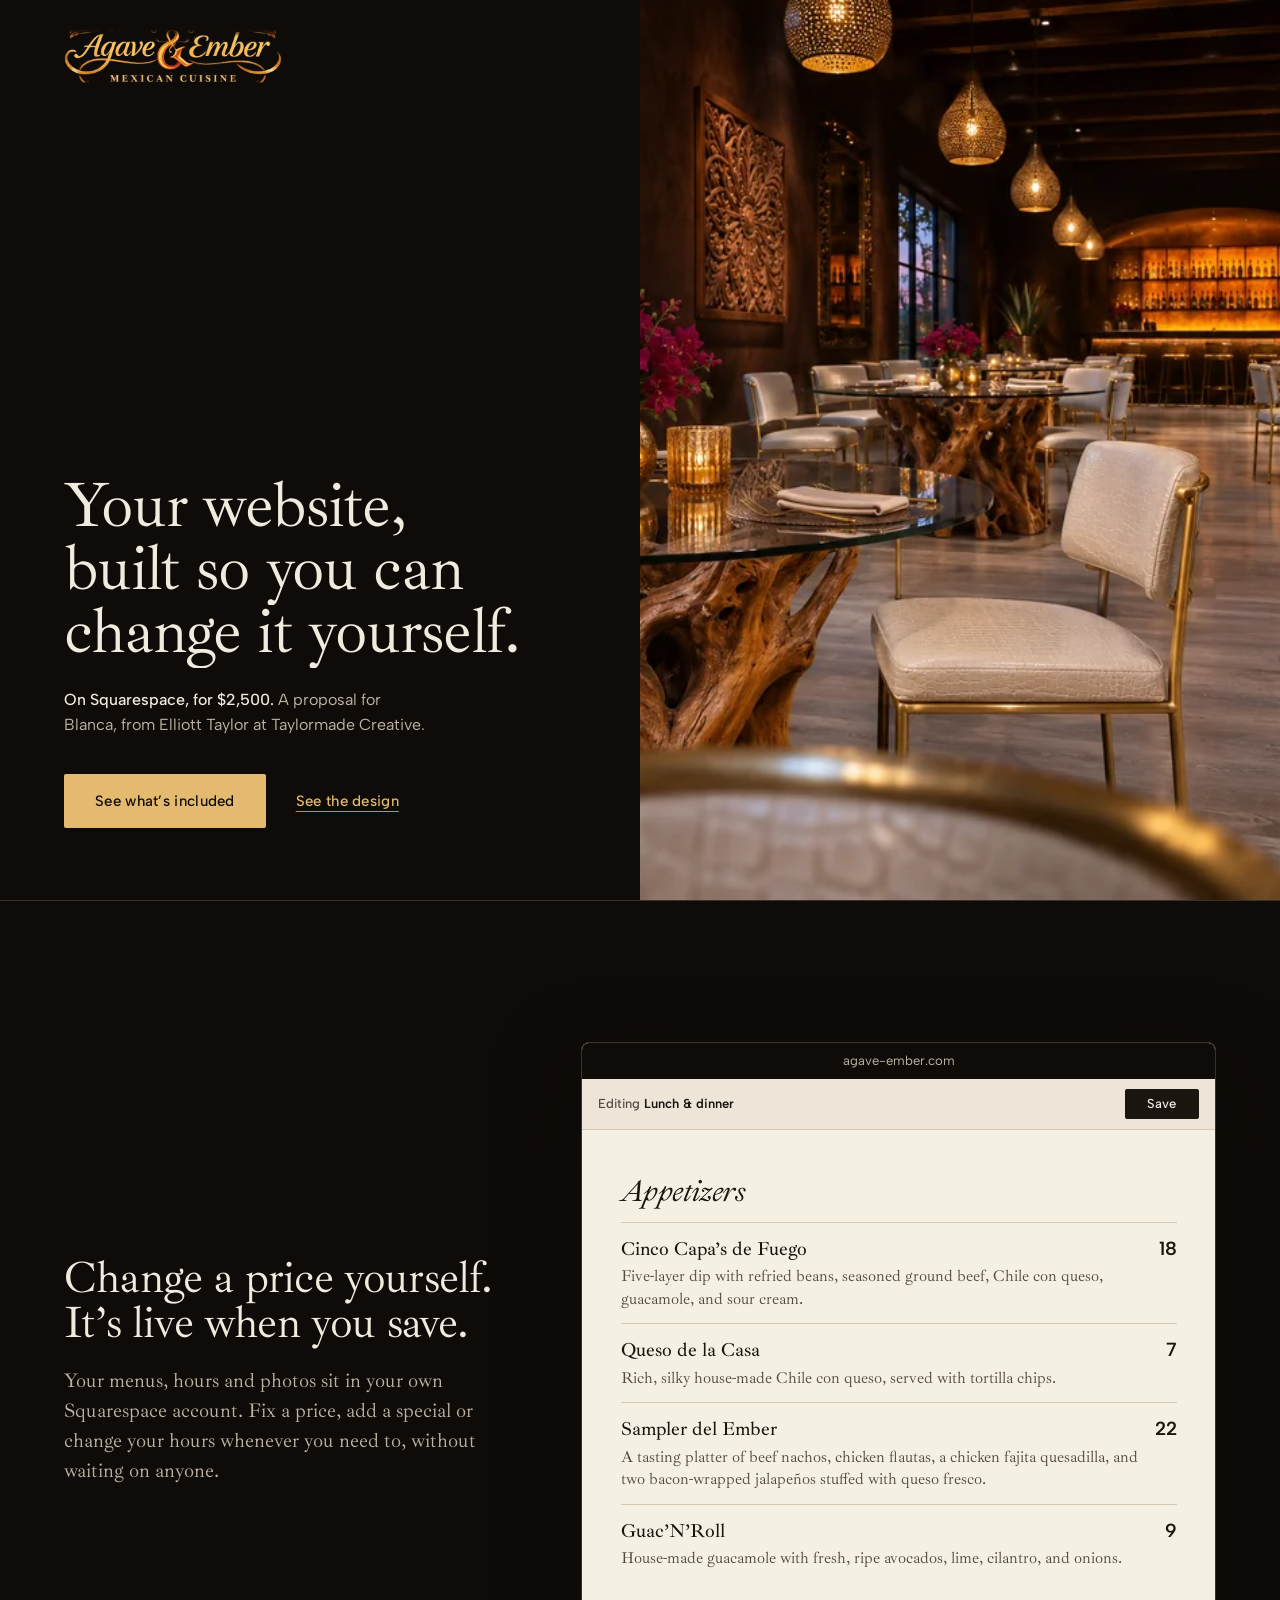
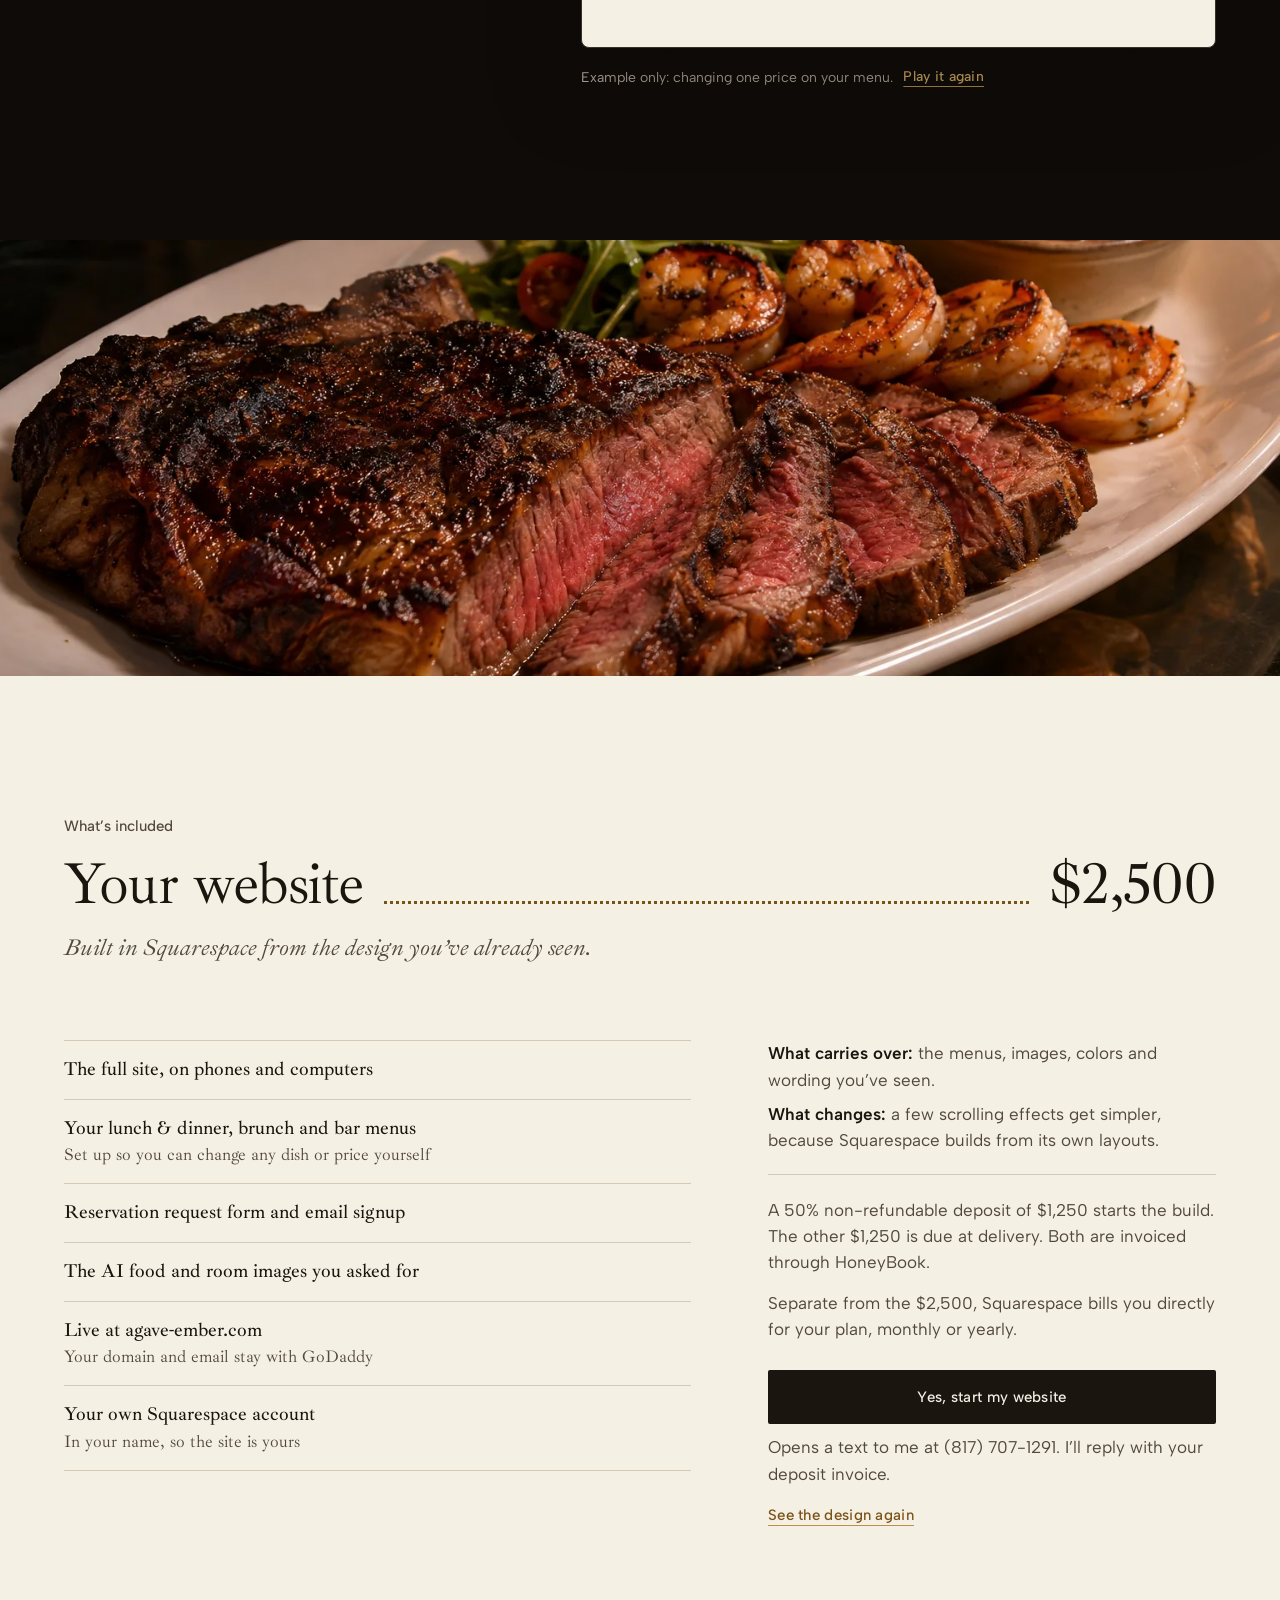
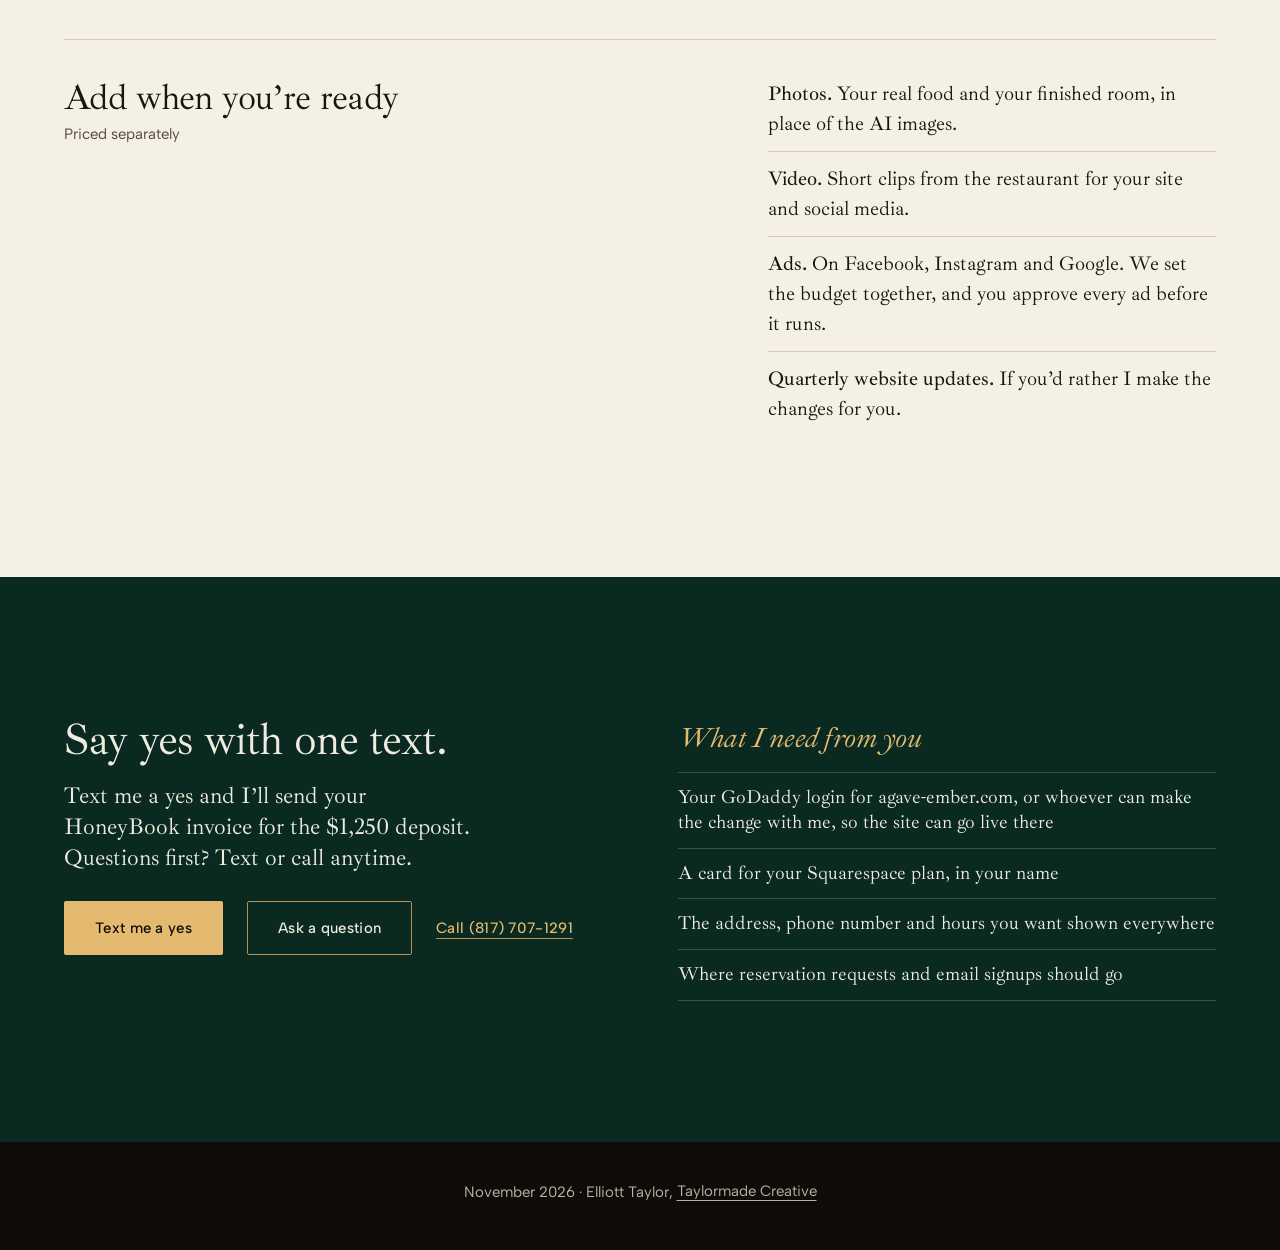
==== squarespace/index.html @ b14015e5 "Agave & Ember plan after the website Co-Authored-By: Claude Opus 5.5 <noreply@anthropic.com>" ====
<!doctype html>
<html lang="en">
<head>
<meta charset="utf-8">
<meta name="viewport" content="width=device-width, initial-scale=1, viewport-fit=cover">
<title>Agave &amp; Ember: your website on Squarespace</title>
<meta name="description" content="A proposal for Blanca at Agave &amp; Ember, from Elliott Taylor at Taylormade Creative.">
<meta name="robots" content="noindex, nofollow">
<meta name="theme-color" content="#0f0b08">
<meta property="og:type" content="website">
<meta property="og:title" content="Agave &amp; Ember: your website on Squarespace">
<meta property="og:description" content="Your website, built so you can change it yourself. A proposal for Blanca from Elliott Taylor at Taylormade Creative.">
<meta property="og:url" content="https://taylormadecreative.github.io/agave-ember-proposal/squarespace/">
<meta property="og:image" content="https://taylormadecreative.github.io/agave-ember-proposal/site/img/og.jpg?v=2">
<meta property="og:image:width" content="1200">
<meta property="og:image:height" content="630">
<meta property="og:image:alt" content="Agave &amp; Ember Mexican Cuisine logo beside a candlelit private dining table">
<meta name="twitter:card" content="summary_large_image">
<meta name="twitter:image" content="https://taylormadecreative.github.io/agave-ember-proposal/site/img/og.jpg?v=2">
<link rel="icon" type="image/png" href="../site/img/favicon.png">
<link rel="apple-touch-icon" href="../site/img/apple-touch-icon.png">
<link rel="preconnect" href="https://fonts.googleapis.com">
<link rel="preconnect" href="https://fonts.gstatic.com" crossorigin>
<link href="https://fonts.googleapis.com/css2?family=Albert+Sans:wght@400;500;600&family=Ibarra+Real+Nova:ital,wght@0,400;0,500;1,400&display=swap" rel="stylesheet">
<script>document.documentElement.classList.add('js');</script>
<style>
:root {
  --night: #0f0b08; --night-2: #17110c; --night-line: oklch(0.32 0.018 60); --control-line: oklch(0.52 0.018 60);
  --agave: oklch(0.255 0.04 172); --agave-line: oklch(0.42 0.04 172);
  --paper: oklch(0.955 0.016 85); --paper-2: oklch(0.925 0.02 84); --paper-line: oklch(0.84 0.03 80);
  --ink: oklch(0.2 0.015 60); --ink-2: oklch(0.41 0.02 60);
  --cream: oklch(0.94 0.016 85); --muted: oklch(0.77 0.024 78);
  --gold: oklch(0.81 0.105 82); --gold-2: oklch(0.68 0.1 78); --gold-ink: oklch(0.47 0.09 72);
  --f-serif: "Ibarra Real Nova", "Iowan Old Style", Georgia, serif; --f-ui: "Albert Sans", system-ui, sans-serif;
  --t-display: clamp(2.75rem, 4.6vw, 5rem); --t-h2: clamp(2rem, 3.5vw, 3.5rem); --t-lg: clamp(1.35rem, 1.8vw, 1.625rem);
  --gutter: clamp(22px, 5vw, 80px); --max: 1320px; --section: clamp(80px, 11vw, 168px);
  --ease-out: cubic-bezier(0.23, 1, 0.32, 1); --ease-slow: cubic-bezier(0.16, 1, 0.3, 1);
}
*, *::before, *::after { box-sizing: border-box; }
html { overflow-x: clip; scroll-behavior: smooth; scroll-padding-top: 20px; -webkit-text-size-adjust: 100%; }
body { margin: 0; overflow-x: clip; background: var(--night); color: var(--cream); font: 400 1.25rem/1.5 var(--f-serif); font-variant-numeric: lining-nums; -webkit-font-smoothing: antialiased; }
img { display: block; max-width: 100%; height: auto; }
figure { margin: 0; }
a { color: inherit; text-underline-offset: 0.25em; text-decoration-thickness: 1px; }
h1, h2, h3 { font-family: var(--f-serif); font-weight: 400; margin: 0; letter-spacing: -0.018em; }
h2 { font-size: var(--t-h2); line-height: 1; text-wrap: balance; }
p, li { text-wrap: pretty; }
.menu-desc, .next-lead, .demo-caption, .hero-for { text-wrap: balance; }
p { margin: 0; }
.nw { white-space: nowrap; }
ul { margin: 0; padding: 0; list-style: none; }
:focus-visible { outline: 2px solid var(--gold); outline-offset: 3px; }
.included :focus-visible { outline-color: var(--ink); }
.wrap { width: 100%; max-width: calc(var(--max) + var(--gutter) * 2); margin-inline: auto; padding-inline: var(--gutter); }

.btn { display: inline-flex; align-items: center; justify-content: center; min-height: 54px; padding: 14px 30px; border: 1px solid transparent; border-radius: 2px; font: 500 0.9375rem/1.2 var(--f-ui); letter-spacing: 0.02em; text-decoration: none; text-align: center; cursor: pointer; transition: background-color 220ms ease, color 220ms ease, border-color 220ms ease, transform 160ms var(--ease-out); }
.btn:active { transform: scale(0.98); }
.btn-gold { background: var(--gold); color: var(--night); }
.btn-line { border-color: var(--gold-2); color: var(--cream); }
.btn-ink { background: var(--ink); color: var(--paper); }
.text-link { display: inline-flex; align-items: center; min-height: 44px; color: var(--gold); font: 500 0.9375rem/1.2 var(--f-ui); letter-spacing: 0.02em; text-decoration: underline; text-decoration-color: var(--gold-2); text-underline-offset: 0.35em; }
@media (hover: hover) and (pointer: fine) {
  .btn-gold:hover { background: oklch(0.87 0.1 84); }
  .btn-line:hover { background: var(--gold); border-color: var(--gold); color: var(--night); }
  .btn-ink:hover { background: var(--agave); }
  .text-link:hover { color: var(--cream); text-decoration-color: var(--cream); }
}

/* Hero: copy on charred wood, the room beside it */
.hero { display: grid; grid-template-columns: minmax(0, 6fr) minmax(0, 6fr); grid-template-rows: auto minmax(0, 1fr); grid-template-areas: "logo photo" "copy photo"; min-height: 100dvh; }
.hero-logo, .hero-copy { padding-left: max(var(--gutter), calc((100vw - var(--max)) / 2)); padding-right: clamp(28px, 4vw, 64px); }
.hero-logo { grid-area: logo; padding-top: 30px; }
.hero-logo img { width: clamp(190px, 17vw, 250px); height: auto; }
.hero-copy { grid-area: copy; align-self: end; padding-top: 48px; padding-bottom: clamp(40px, 8dvh, 88px); }
.hero h1 { font-size: clamp(2.75rem, 5vw, 5.5rem); line-height: 0.98; }
.hero h1 .line { white-space: nowrap; }
.hero h1 .line { display: block; overflow: hidden; padding-bottom: 0.08em; margin-bottom: -0.08em; }
.hero h1 .line > span { display: block; animation: rise 1000ms 650ms var(--ease-slow) both; }
.hero h1 .line:nth-child(2) > span { animation-delay: 760ms; }
.hero h1 .line:nth-child(3) > span { animation-delay: 870ms; }
@keyframes rise { from { transform: translateY(108%); } }
.hero-for { margin-top: 26px; max-width: 24em; color: var(--muted); font: 400 1rem/1.55 var(--f-ui); animation: fadeUp 900ms 1150ms var(--ease-slow) both; }
.hero-for strong { color: var(--cream); font-weight: 500; }
.hero-actions { margin-top: 36px; display: flex; flex-wrap: wrap; align-items: center; gap: 14px 30px; animation: fadeUp 900ms 1300ms var(--ease-slow) both; }
@keyframes fadeUp { from { opacity: 0; transform: translateY(14px); } }
.hero-photo { grid-area: photo; position: relative; overflow: hidden; animation: curtain 1100ms 60ms var(--ease-slow) both; }
.hero-photo img { position: absolute; inset: 0; width: 100%; height: 100%; object-fit: cover; object-position: 64% 50%; animation: lightsUp 2600ms var(--ease-slow) both; }
@keyframes curtain { from { clip-path: inset(0 0 0 100%); } to { clip-path: inset(0); } }
@keyframes lightsUp { 0% { transform: scale(1.06); filter: brightness(0.3); } 35% { filter: brightness(0.3); } 100% { transform: none; filter: none; } }

/* The demo: change it yourself */
.demo { background: var(--night); border-top: 1px solid var(--night-line); padding-block: var(--section); }
.demo-grid { display: grid; grid-template-columns: minmax(0, 5fr) minmax(0, 7fr); gap: 44px clamp(32px, 5vw, 88px); align-items: center; }
.demo h2 { margin-bottom: 22px; }
.demo-lead { color: var(--muted); max-width: 25em; }
.frame-wrap { position: relative; }
.replay { position: absolute; inset: 0; width: 100%; padding: 0; border: 0; border-radius: 8px; background: transparent; cursor: pointer; }
.frame { position: relative; border: 1px solid var(--night-line); border-radius: 8px; overflow: hidden; background: var(--paper); color: var(--ink); box-shadow: 0 30px 80px rgb(15 11 8 / 0.55); user-select: none; }
.frame-bar { display: flex; align-items: center; justify-content: center; height: 36px; background: var(--night); color: var(--muted); font: 400 0.8125rem/1 var(--f-ui); }
.editbar { display: flex; align-items: center; justify-content: space-between; gap: 12px; padding: 10px 16px; background: var(--paper-2); border-bottom: 1px solid var(--paper-line); font: 500 0.8125rem/1.2 var(--f-ui); color: var(--ink-2); }
.editbar b { font-weight: 600; color: var(--ink); }
.save { position: relative; display: inline-flex; align-items: center; justify-content: center; min-width: 74px; min-height: 30px; padding: 6px 14px; border-radius: 2px; background: var(--ink); color: var(--paper); font: 500 0.8125rem/1 var(--f-ui); transition: transform 160ms var(--ease-out), background-color 220ms ease; }
.save.is-pressed { transform: scale(0.94); }
.save.is-saved { background: var(--agave); }
.mock { padding: clamp(22px, 3vw, 38px) clamp(20px, 3vw, 40px) clamp(56px, 5vw, 64px); }
.mock h3 { font-size: clamp(1.6rem, 2.4vw, 2.1rem); font-style: italic; margin-bottom: 8px; }
.mock li { display: grid; grid-template-columns: minmax(0, 1fr) auto; align-items: baseline; column-gap: 18px; padding: 13px 0; border-top: 1px solid var(--paper-line); }
.mock .dish { font-size: clamp(1.125rem, 1.5vw, 1.3125rem); font-weight: 500; line-height: 1.2; }
.mock .cost { position: relative; align-self: baseline; min-width: 2.4ch; text-align: right; font: 600 1.1875rem/1.4 var(--f-ui); font-variant-numeric: lining-nums tabular-nums; border-radius: 2px; transition: box-shadow 200ms ease, background-color 200ms ease; }
.mock li p { grid-column: 1 / -1; max-width: 58ch; margin-top: 3px; font-size: 1rem; line-height: 1.4; color: var(--ink-2); }
.cost.is-editing { box-shadow: 0 0 0 1.5px var(--gold-ink), 0 0 0 5px oklch(0.81 0.105 82 / 0.3); }
.cost.is-selected .num { background: oklch(0.81 0.105 82 / 0.55); }
.num { border-radius: 2px; transition: background-color 1200ms ease; }
.cost.is-new .num { background: oklch(0.81 0.105 82 / 0.5); transition: none; }
.cost.is-typing::after { content: ""; position: absolute; right: -3px; top: 15%; width: 1.5px; height: 70%; background: var(--ink); animation: caret 900ms steps(1) infinite; }
@keyframes caret { 50% { opacity: 0; } }
.tap { position: absolute; z-index: 3; width: 44px; height: 44px; margin: -22px 0 0 -22px; border-radius: 50%; background: oklch(0.47 0.09 72 / 0.35); border: 1.5px solid var(--gold-ink); pointer-events: none; animation: tap 700ms var(--ease-out) forwards; }
@keyframes tap { from { transform: scale(0.5); opacity: 1; } to { transform: scale(1.5); opacity: 0; } }
.toast { position: absolute; left: 50%; bottom: 18px; display: flex; align-items: center; gap: 10px; padding: 12px 18px; border-radius: 3px; background: var(--night); color: var(--cream); font: 500 0.875rem/1.2 var(--f-ui); white-space: nowrap; box-shadow: 0 14px 36px rgb(15 11 8 / 0.35); transform: translate(-50%, calc(100% + 24px)); opacity: 0; transition: transform 420ms var(--ease-slow), opacity 260ms ease; }
.toast svg { flex: none; color: var(--gold); }
.toast.is-on { transform: translate(-50%, 0); opacity: 1; }
.replay-link { min-height: 44px; margin-left: 6px; padding: 0; border: 0; background: none; cursor: pointer; font-size: 0.875rem; }
@media (hover: hover) and (pointer: fine) { .frame-wrap:hover .frame { border-color: var(--control-line); } }
.demo-caption { margin-top: 8px; font: 400 0.875rem/1.5 var(--f-ui); color: var(--muted); }

/* A plate between the demo and the price */
.plate { display: block; width: 100%; height: clamp(240px, 34vw, 500px); object-fit: cover; object-position: 50% 55%; }

/* What's included: the price set like her menu */
.included { background: var(--paper); color: var(--ink); padding-block: var(--section); }
.included-kicker { font: 500 0.9375rem/1.4 var(--f-ui); color: var(--ink-2); margin-bottom: 18px; }
.menu-line { display: grid; grid-template-columns: auto minmax(40px, 1fr) auto; align-items: baseline; gap: 0 clamp(14px, 1.6vw, 24px); }
.menu-line h2 { font-size: var(--t-display); line-height: 1; }
.leader { align-self: end; height: 0; margin-bottom: 0.5em; border-bottom: 3px dotted var(--gold-ink); transform-origin: left center; }
.amount { font: 400 var(--t-display)/1 var(--f-serif); letter-spacing: -0.02em; color: var(--ink); }
.menu-desc { margin-top: 18px; font-size: var(--t-lg); line-height: 1.35; font-style: italic; color: var(--ink-2); max-width: 30em; }
.included-grid { display: grid; grid-template-columns: minmax(0, 7fr) minmax(0, 5fr); gap: 48px clamp(32px, 6vw, 96px); margin-top: clamp(44px, 6vw, 80px); }
.list li { padding: 16px 0; border-top: 1px solid var(--paper-line); font-size: 1.1875rem; font-weight: 500; line-height: 1.35; }
.list li:last-child { border-bottom: 1px solid var(--paper-line); }
.list strong { font-weight: 500; }
.list li span { display: block; color: var(--ink-2); font-size: 1.0625rem; font-weight: 400; margin-top: 3px; }
.deal { align-self: start; position: sticky; top: 28px; }
.deal p { font: 400 1.0625rem/1.55 var(--f-ui); color: var(--ink-2); }
.deal p + p { margin-top: 14px; }
.deal .btn { width: 100%; margin-top: 28px; }
.btn-note { margin-top: 10px; font: 400 0.9375rem/1.45 var(--f-ui); color: var(--ink-2); }
.deal .text-link { color: var(--gold-ink); text-decoration-color: var(--gold-2); margin-top: 6px; }
.carry { margin-bottom: 22px; padding-bottom: 20px; border-bottom: 1px solid var(--paper-line); }
.carry p + p { margin-top: 8px; }
.carry strong { color: var(--ink); font-weight: 600; }
@media (hover: hover) and (pointer: fine) { .deal .text-link:hover { color: var(--ink); text-decoration-color: var(--ink); } }

.later { display: grid; grid-template-columns: minmax(0, 7fr) minmax(0, 5fr); gap: 20px clamp(32px, 6vw, 96px); margin-top: clamp(64px, 8vw, 112px); padding-top: clamp(28px, 3vw, 40px); border-top: 1px solid var(--paper-line); }
.later h3 { font-size: clamp(1.9rem, 2.8vw, 2.5rem); line-height: 1.05; }
.later h3 span { display: block; margin-top: 8px; font: 400 0.9375rem/1.4 var(--f-ui); letter-spacing: 0; color: var(--ink-2); }
.later li { padding-block: 12px; border-top: 1px solid var(--paper-line); }
.later li:first-child { border-top: 0; padding-top: 0; }
.later strong { font-weight: 500; }

/* Next */
.next { background: var(--agave); padding-block: var(--section); }
.next-grid { display: grid; grid-template-columns: minmax(0, 6fr) minmax(0, 6fr); gap: 44px clamp(32px, 6vw, 96px); align-items: start; }
.next h2 { margin-bottom: 18px; }
.next-lead { font-size: var(--t-lg); line-height: 1.35; max-width: 22em; margin-bottom: 28px; }
.next-actions { display: flex; flex-wrap: wrap; align-items: center; gap: 10px 24px; }
.next h3 { font-size: clamp(1.6rem, 2.2vw, 2rem); font-style: italic; color: var(--gold); margin-bottom: 12px; }
.next li { padding-block: 12px; border-top: 1px solid var(--agave-line); font-size: 1.1875rem; line-height: 1.35; }
.next li:last-child { border-bottom: 1px solid var(--agave-line); }
.sign { padding: 28px var(--gutter) 36px; text-align: center; font: 400 0.9375rem/1.5 var(--f-ui); color: var(--muted); }
.sign a { display: inline-flex; align-items: center; min-height: 44px; }

/* Scroll reveals: only when scripting runs, so the page always reads without it */
.js .reveal { opacity: 0; transform: translateY(18px); transition: opacity 800ms var(--ease-slow), transform 900ms var(--ease-slow); }
.js .reveal.in { opacity: 1; transform: none; }
.js .leader { transform: scaleX(0); transition: transform 1100ms 200ms var(--ease-slow); }
.js .menu-line.in .leader { transform: none; }
.js .amount { opacity: 0; transform: translateY(12px); transition: opacity 700ms 700ms var(--ease-slow), transform 800ms 700ms var(--ease-slow); }
.js .menu-line.in .amount { opacity: 1; transform: none; }

@media (max-width: 560px) {
  .menu-line { gap: 0 10px; }
  .menu-line h2, .amount { font-size: clamp(1.75rem, 8.8vw, 3rem); }
  .demo-lead { font-size: 1.0625rem; }
  .mock li:nth-child(1), .mock li:nth-child(4) { display: none; }
  .mock { padding-bottom: 28px; }
}
@media (max-width: 1000px) {
  .included-grid { grid-template-columns: minmax(0, 1fr); }
  .deal { position: static; }
}
@media (max-width: 860px) {
  .hero { grid-template-columns: minmax(0, 1fr); grid-template-rows: auto auto auto; grid-template-areas: "logo" "photo" "copy"; min-height: 0; }
  .hero-logo { display: flex; justify-content: center; padding: 14px var(--gutter); }
  .hero-logo img { width: 168px; }
  .hero-photo { aspect-ratio: 1.6; max-height: 52dvh; }
  .hero-photo img { object-position: 22% 50%; }
  .hero-copy { padding: 26px var(--gutter) 52px; }
  .hero h1 { font-size: clamp(2.5rem, 10.6vw, 5rem); }
  .hero h1 .line { white-space: normal; }
  .hero-actions { margin-top: 28px; }
  .demo-grid, .later, .next-grid { grid-template-columns: minmax(0, 1fr); }
  .demo { padding-top: 56px; }
  .next-actions .btn { flex: 1 1 100%; }
  .next-actions .text-link { flex: 1 1 100%; justify-content: center; }
}
@media (max-width: 420px) {
  .toast { font-size: 0.8125rem; padding: 11px 14px; }
}
@media (prefers-reduced-motion: reduce) {
  html { scroll-behavior: auto; }
  *, *::before, *::after { animation: none !important; transition: none !important; }
  .js .reveal, .js .amount { opacity: 1; transform: none; }
  .js .leader { transform: none; }
}
@media print {
  body { background: var(--paper); color: var(--ink); }
  .hero, .demo, .next { background: var(--paper); color: var(--ink); min-height: 0; }
  .hero-photo, .demo-visual, .hero-actions, .next-actions, .deal .btn { display: none; }
  .hero-for, .demo-lead, .next h3, .sign { color: var(--ink-2); }
  .js .reveal, .js .amount { opacity: 1; transform: none; }
  .js .leader { transform: none; }
  .deal { position: static; }
}
</style>
</head>
<body>

<div class="hero">
  <div class="hero-logo"><img src="../site/img/logo-wordmark.webp" alt="Agave &amp; Ember Mexican Cuisine" width="640" height="155"></div>
  <div class="hero-copy">
      <h1><span class="line"><span>Your website,</span></span><span class="line"><span>built so you can</span></span><span class="line"><span>change it yourself.</span></span></h1>
      <p class="hero-for"><strong>On Squarespace, for $2,500.</strong> A&nbsp;proposal for Blanca, from Elliott Taylor at Taylormade Creative.</p>
    <div class="hero-actions">
      <a class="btn btn-gold" href="#included">See what’s included</a>
      <a class="text-link" href="../site/" target="_blank" rel="noopener">See the design</a>
    </div>
  </div>
  <figure class="hero-photo">
    <img width="1536" height="1024" src="../site/img/room-dining-1536.webp" srcset="../site/img/room-dining-1000.webp 1000w, ../site/img/room-dining-1536.webp 1536w" sizes="(max-width: 860px) 100vw, 58vw" alt="The dining room at dusk: white leather chairs around glass tables on carved wood bases, lantern light and a glowing bar at the back" fetchpriority="high">
  </figure>
</div>

<main>
<section class="demo" aria-labelledby="demo-title">
  <div class="wrap demo-grid">
    <div class="reveal">
      <h2 id="demo-title">Change a price yourself. It’s live when you save.</h2>
      <p class="demo-lead">Your menus, hours and photos sit in your own Squarespace account. Fix a price, add a special or change your hours whenever you need to, without waiting on anyone.</p>
    </div>
    <figure class="demo-visual reveal">
      <div class="frame-wrap">
      <div class="frame" data-demo aria-hidden="true">
        <div class="frame-bar">agave-ember.com</div>
        <div class="editbar"><span>Editing <b>Lunch &amp; dinner</b></span><span class="save" data-save>Save</span></div>
        <div class="mock">
          <h3>Appetizers</h3>
          <ul>
            <li><span class="dish">Cinco Capa’s de Fuego</span><span class="cost">18</span><p>Five-layer dip with refried beans, seasoned ground beef, Chile con queso, guacamole, and sour cream.</p></li>
            <li><span class="dish">Queso de la Casa</span><span class="cost" data-price><span class="num">7</span></span><p>Rich, silky house-made Chile con queso, served with tortilla chips.</p></li>
            <li><span class="dish">Sampler del Ember</span><span class="cost">22</span><p>A tasting platter of beef nachos, chicken flautas, a chicken fajita quesadilla, and two bacon-wrapped jalapeños stuffed with queso fresco.</p></li>
            <li><span class="dish">Guac’N’Roll</span><span class="cost">9</span><p>House-made guacamole with fresh, ripe avocados, lime, cilantro, and onions.</p></li>
          </ul>
        </div>
        <div class="toast" data-toast><svg width="16" height="16" viewBox="0 0 16 16" fill="none" aria-hidden="true"><path d="M3 8.5l3.2 3L13 4.5" stroke="currentColor" stroke-width="1.8" stroke-linecap="round" stroke-linejoin="round"/></svg>Saved. Live on agave-ember.com</div>
      </div>
      <button type="button" class="replay" data-replay aria-label="Play the price example again"></button>
      </div>
      <figcaption class="demo-caption">Example only: changing one price on your menu. <button type="button" class="text-link replay-link" data-replay>Play it again</button></figcaption>
    </figure>
  </div>
</section>

<img class="plate" src="../site/img/dish-mar-y-tierra-1536.webp" srcset="../site/img/dish-mar-y-tierra-900.webp 900w, ../site/img/dish-mar-y-tierra-1536.webp 1536w" sizes="100vw" width="1536" height="1024" alt="Mar y Tierra: a sliced ribeye with four grilled shrimp, arugula salad, cherry tomatoes and charro beans" loading="lazy">

<section class="included" id="included" aria-labelledby="included-title">
  <div class="wrap">
    <p class="included-kicker reveal">What’s included</p>
    <div class="menu-line reveal">
      <h2 id="included-title">Your website</h2>
      <span class="leader" aria-hidden="true"></span>
      <p class="amount">$2,500</p>
    </div>
    <p class="menu-desc reveal">Built in Squarespace from the design you’ve already seen.</p>

    <div class="included-grid">
      <ul class="list reveal">
        <li>The full site, on phones and computers</li>
        <li><strong>Your lunch &amp; dinner, brunch and bar menus</strong><span>Set up so you can change any dish or price yourself</span></li>
        <li>Reservation request form and email signup</li>
        <li>The AI food and room images you asked for</li>
        <li><strong>Live at agave-ember.com</strong><span>Your domain and email stay with GoDaddy</span></li>
        <li><strong>Your own Squarespace account</strong><span>In your name, so the site is yours</span></li>
      </ul>
      <div class="deal reveal">
        <div class="carry">
          <p><strong>What carries over:</strong> the menus, images, colors and wording you’ve seen.</p>
          <p><strong>What changes:</strong> a few scrolling effects get simpler, because Squarespace builds from its own layouts.</p>
        </div>
        <p>A 50% non-refundable deposit of $1,250 starts the build. The other $1,250 is due at delivery. Both are invoiced through HoneyBook.</p>
        <p>Separate from the $2,500, Squarespace bills you directly for your plan, monthly or yearly.</p>
        <a class="btn btn-ink" href="sms:+18177071291?&amp;body=Hi%20Elliott%2C%20this%20is%20Blanca%20from%20Agave%20%26%20Ember.%20I%20would%20like%20to%20go%20with%20the%20%242%2C500%20Squarespace%20website.">Yes, start my website</a>
        <p class="btn-note">Opens a text to me at (817) 707-1291. I’ll reply with your deposit invoice.</p>
        <a class="text-link" href="../site/" target="_blank" rel="noopener">See the design again</a>
      </div>
    </div>

    <div class="later reveal">
      <h3>Add when you’re ready<span>Priced separately</span></h3>
      <ul>
        <li><strong>Photos.</strong> Your real food and your finished room, in place of the AI images.</li>
        <li><strong>Video.</strong> Short clips from the restaurant for your site and social media.</li>
        <li><strong>Ads.</strong> On Facebook, Instagram and Google. We set the budget together, and you approve every ad before it runs.</li>
        <li><strong>Quarterly website updates.</strong> If you’d rather I make the changes for you.</li>
      </ul>
    </div>
  </div>
</section>

<section class="next" aria-labelledby="next-title">
  <div class="wrap next-grid">
    <div class="reveal">
      <h2 id="next-title">Say yes with one text.</h2>
      <p class="next-lead">Text me a yes and I’ll send your HoneyBook invoice for the $1,250 deposit. Questions first? Text or call anytime.</p>
      <div class="next-actions">
        <a class="btn btn-gold" href="sms:+18177071291?&amp;body=Hi%20Elliott%2C%20this%20is%20Blanca%20from%20Agave%20%26%20Ember.%20I%20would%20like%20to%20go%20with%20the%20%242%2C500%20Squarespace%20website.">Text me a yes</a>
        <a class="btn btn-line" href="sms:+18177071291?&amp;body=Hi%20Elliott%2C%20this%20is%20Blanca%20from%20Agave%20%26%20Ember.%20I%20have%20a%20question%20about%20the%20Squarespace%20website.">Ask a question</a>
        <a class="text-link" href="tel:+18177071291">Call (817) 707-1291</a>
      </div>
    </div>
    <div class="reveal">
      <h3>What I need from you</h3>
      <ul>
        <li>Your GoDaddy login for agave-ember.com, or whoever can make the change with me, so the site can go live there</li>
        <li>A card for your Squarespace plan, in your name</li>
        <li>The address, phone number and hours you want shown everywhere</li>
        <li>Where reservation requests and email signups should go</li>
      </ul>
    </div>
  </div>
</section>
</main>

<p class="sign">November 2026 · Elliott Taylor, <a href="https://www.taylormadecreative.net" target="_blank" rel="noopener">Taylormade Creative</a></p>

<script>
(() => {
  const reduce = matchMedia('(prefers-reduced-motion: reduce)').matches;

  // Scroll reveals
  const items = document.querySelectorAll('.reveal');
  if (reduce || !('IntersectionObserver' in window)) {
    items.forEach(el => el.classList.add('in'));
  } else {
    const io = new IntersectionObserver(entries => {
      entries.forEach(e => { if (e.isIntersecting) { e.target.classList.add('in'); io.unobserve(e.target); } });
    }, { rootMargin: '0px 0px -4% 0px' });
    items.forEach(el => io.observe(el));
  }

  // The demo: tap the price, type a new one, save, see it go live
  const frame = document.querySelector('[data-demo]');
  if (!frame) return;
  const price = frame.querySelector('[data-price]');
  const num = price.querySelector('.num');
  const save = frame.querySelector('[data-save]');
  const toast = frame.querySelector('[data-toast]');

  const showSaved = () => {
    num.textContent = '8'; save.textContent = 'Saved'; save.classList.add('is-saved'); toast.classList.add('is-on');
  };
  if (reduce) { showSaved(); return; }

  const sleep = ms => new Promise(r => setTimeout(r, ms));
  const tapAt = el => {
    const f = frame.getBoundingClientRect(), r = el.getBoundingClientRect();
    const dot = document.createElement('span');
    dot.className = 'tap';
    dot.style.left = (r.left - f.left + r.width / 2) + 'px';
    dot.style.top = (r.top - f.top + r.height / 2) + 'px';
    frame.appendChild(dot);
    setTimeout(() => dot.remove(), 750);
  };
  const reset = () => {
    num.textContent = '7';
    price.classList.remove('is-editing', 'is-selected', 'is-typing', 'is-new');
    save.textContent = 'Save'; save.classList.remove('is-saved', 'is-pressed');
    toast.classList.remove('is-on');
  };

  let run = 0;
  const loop = async (id) => {
    while (id === run) {
      reset();
      await sleep(600); if (id !== run) return;
      tapAt(price); price.classList.add('is-editing');
      await sleep(450); if (id !== run) return;
      price.classList.add('is-selected');
      await sleep(650); if (id !== run) return;
      price.classList.remove('is-selected'); num.textContent = '8'; price.classList.add('is-typing', 'is-new');
      await sleep(800); if (id !== run) return;
      tapAt(save); save.classList.add('is-pressed');
      await sleep(160); if (id !== run) return;
      save.classList.remove('is-pressed'); price.classList.remove('is-editing', 'is-typing');
      save.textContent = 'Saved'; save.classList.add('is-saved'); toast.classList.add('is-on');
      requestAnimationFrame(() => requestAnimationFrame(() => price.classList.remove('is-new')));
      await sleep(3400); if (id !== run) return;
      toast.classList.remove('is-on');
      await sleep(500);
    }
  };
  new IntersectionObserver(([e]) => {
    run++;
    if (e.isIntersecting) loop(run); else reset();
  }, { threshold: 0.6 }).observe(frame);
  document.querySelectorAll('[data-replay]').forEach(b => b.addEventListener('click', () => { run++; loop(run); }));
})();
</script>
</body>
</html>
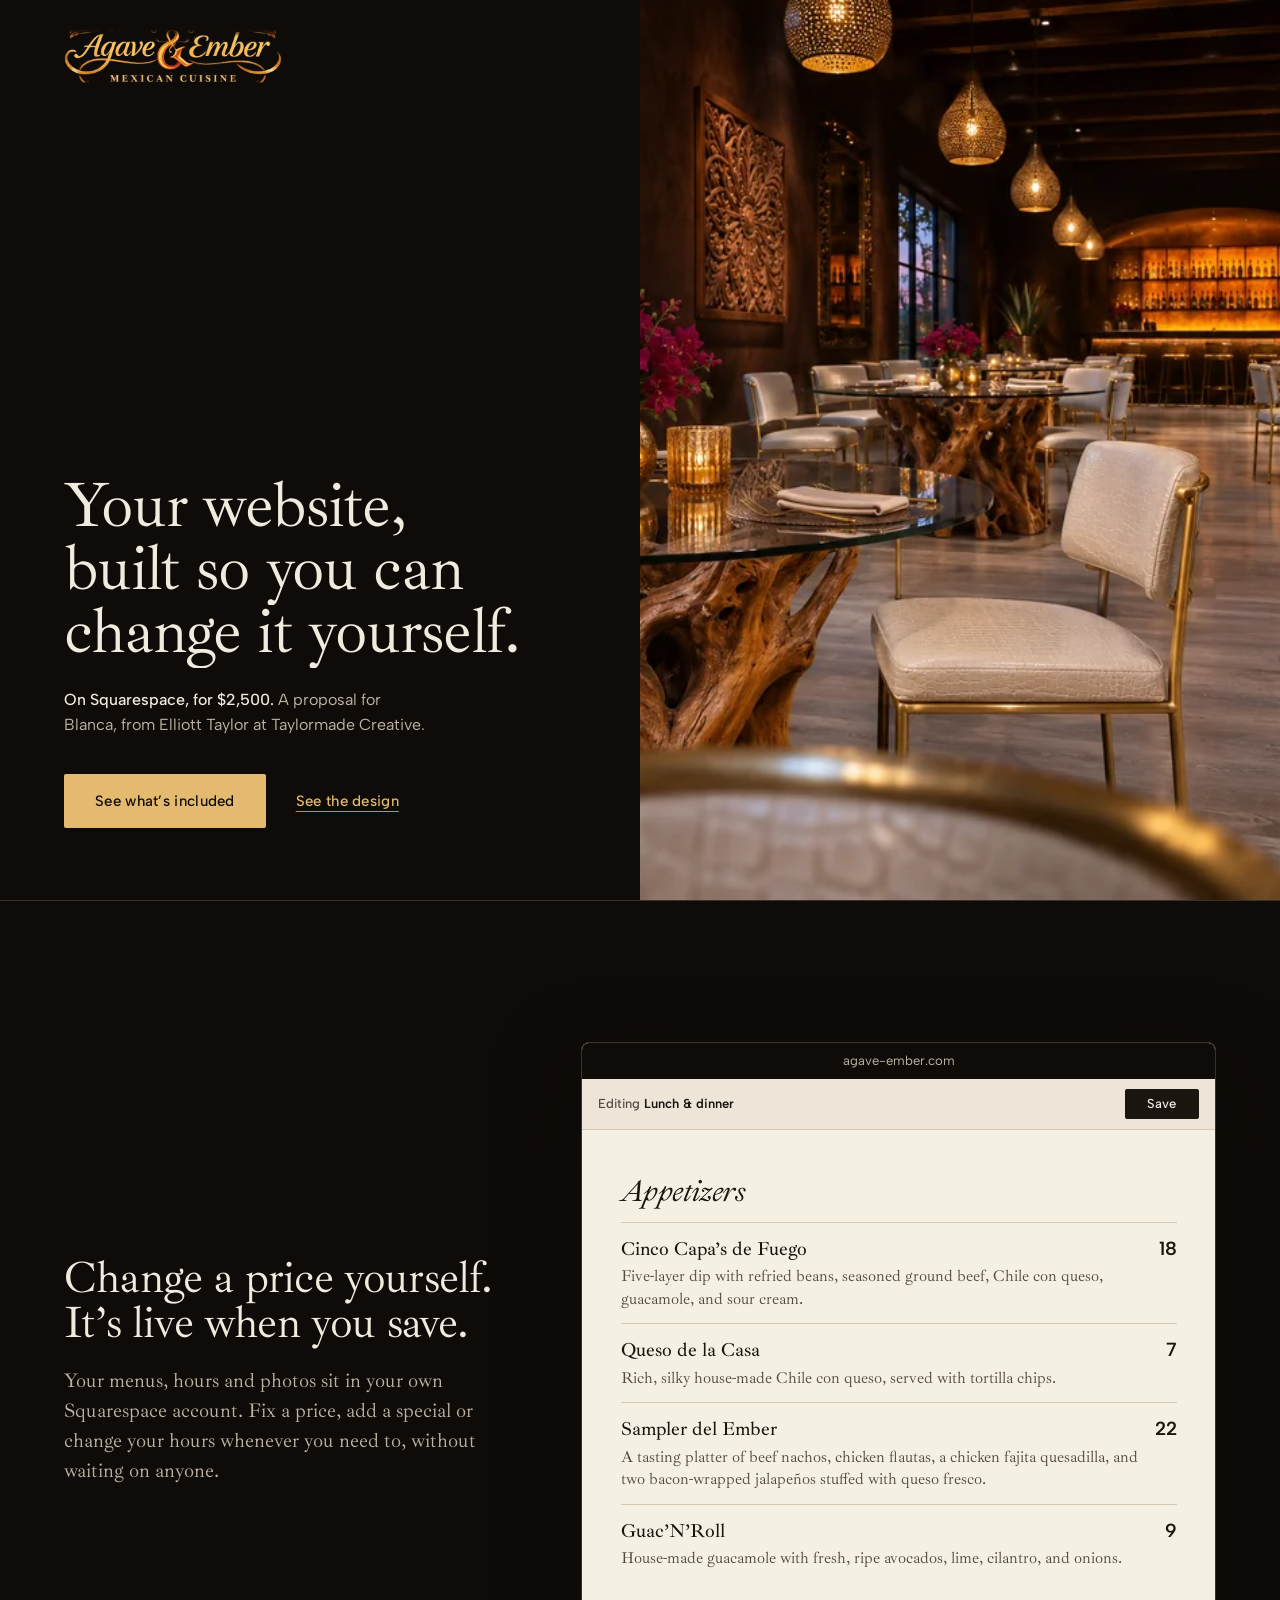
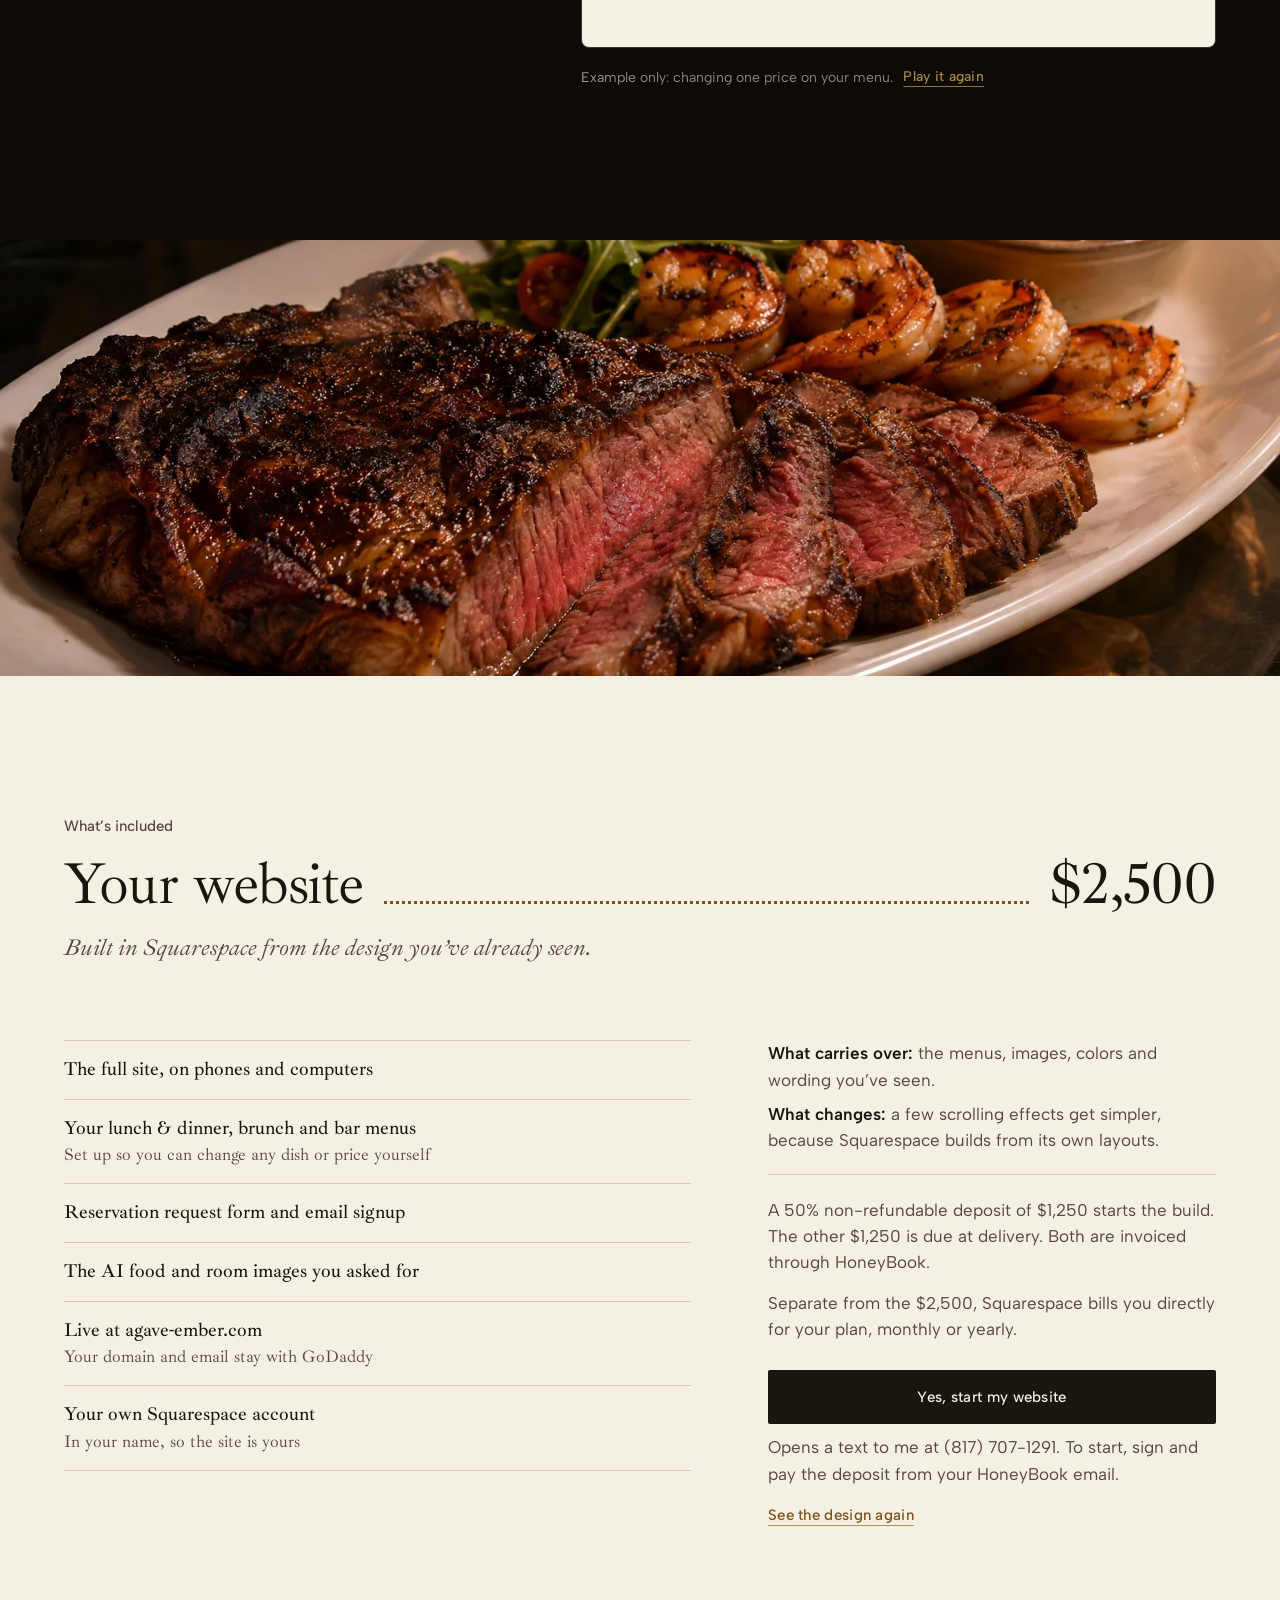
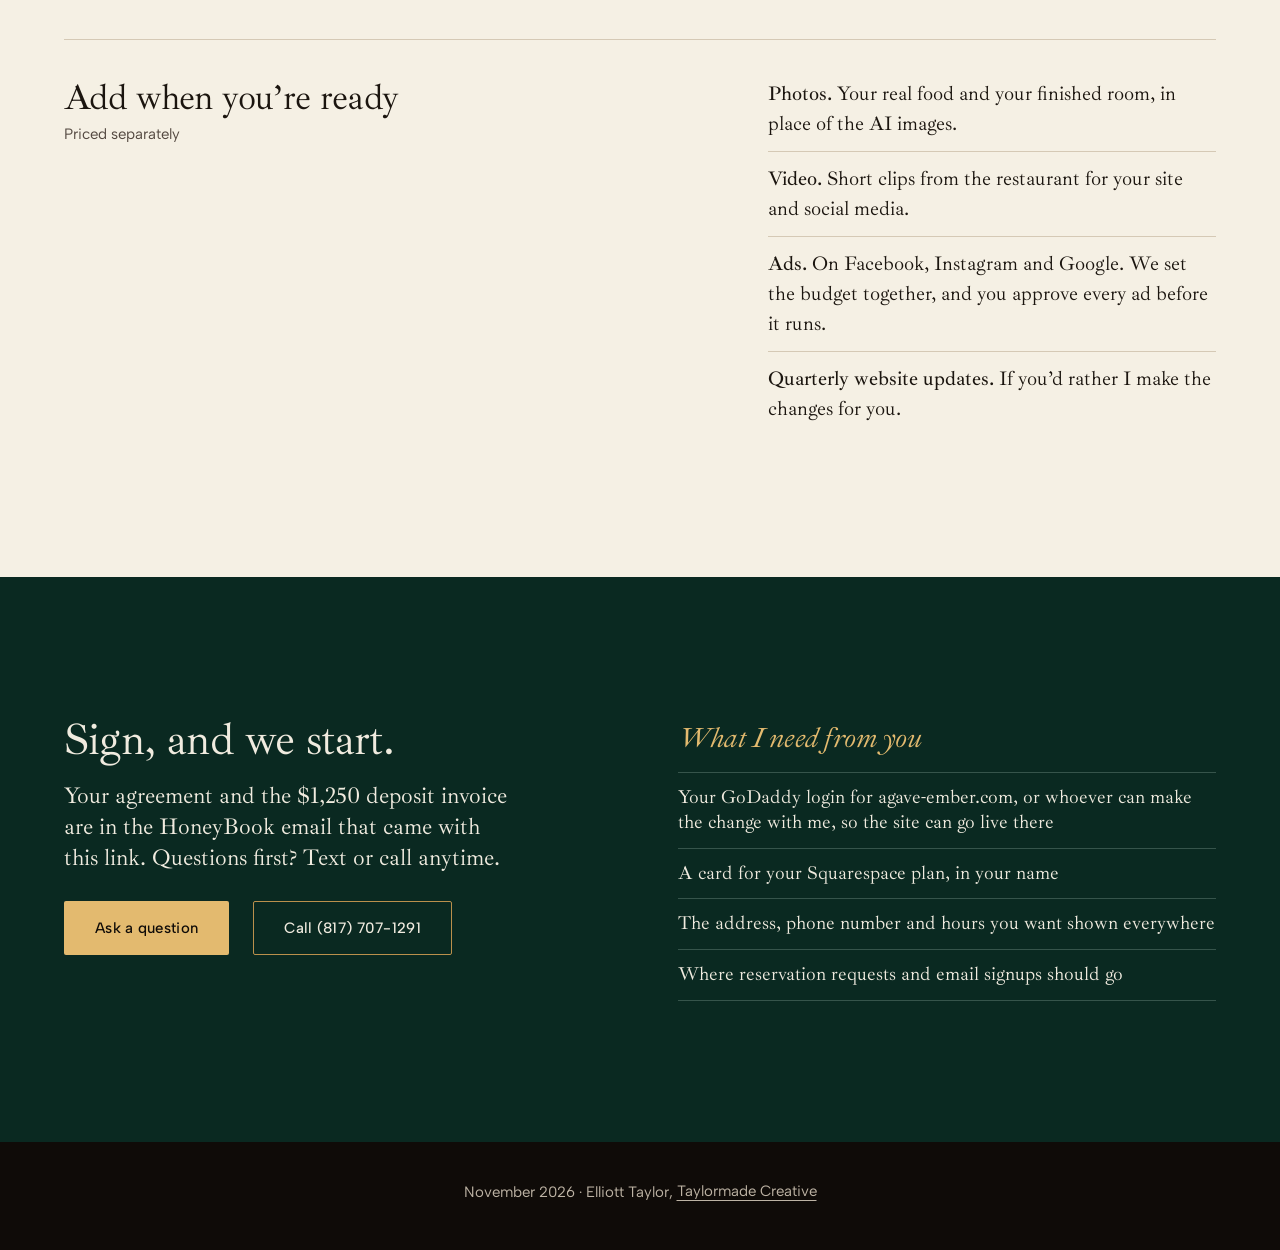
==== commit 9c70383c: "Agave & Ember plan after the website Co-Authored-By: Claude Opus 5.5 <noreply@anthropic.com>" ====
--- a/squarespace/index.html
+++ b/squarespace/index.html
@@ -299,7 +299,7 @@
         <p>A 50% non-refundable deposit of $1,250 starts the build. The other $1,250 is due at delivery. Both are invoiced through HoneyBook.</p>
         <p>Separate from the $2,500, Squarespace bills you directly for your plan, monthly or yearly.</p>
         <a class="btn btn-ink" href="sms:+18177071291?&amp;body=Hi%20Elliott%2C%20this%20is%20Blanca%20from%20Agave%20%26%20Ember.%20I%20would%20like%20to%20go%20with%20the%20%242%2C500%20Squarespace%20website.">Yes, start my website</a>
-        <p class="btn-note">Opens a text to me at (817) 707-1291. I’ll reply with your deposit invoice.</p>
+        <p class="btn-note">Opens a text to me at (817) 707-1291. To start, sign and pay the deposit from your HoneyBook email.</p>
         <a class="text-link" href="../site/" target="_blank" rel="noopener">See the design again</a>
       </div>
     </div>
@@ -319,12 +319,11 @@
 <section class="next" aria-labelledby="next-title">
   <div class="wrap next-grid">
     <div class="reveal">
-      <h2 id="next-title">Say yes with one text.</h2>
-      <p class="next-lead">Text me a yes and I’ll send your HoneyBook invoice for the $1,250 deposit. Questions first? Text or call anytime.</p>
+      <h2 id="next-title">Sign, and we start.</h2>
+      <p class="next-lead">Your agreement and the $1,250 deposit invoice are in the HoneyBook email that came with this link. Questions first? Text or call anytime.</p>
       <div class="next-actions">
-        <a class="btn btn-gold" href="sms:+18177071291?&amp;body=Hi%20Elliott%2C%20this%20is%20Blanca%20from%20Agave%20%26%20Ember.%20I%20would%20like%20to%20go%20with%20the%20%242%2C500%20Squarespace%20website.">Text me a yes</a>
-        <a class="btn btn-line" href="sms:+18177071291?&amp;body=Hi%20Elliott%2C%20this%20is%20Blanca%20from%20Agave%20%26%20Ember.%20I%20have%20a%20question%20about%20the%20Squarespace%20website.">Ask a question</a>
-        <a class="text-link" href="tel:+18177071291">Call (817) 707-1291</a>
+        <a class="btn btn-gold" href="sms:+18177071291?&amp;body=Hi%20Elliott%2C%20this%20is%20Blanca%20from%20Agave%20%26%20Ember.%20I%20have%20a%20question%20about%20the%20Squarespace%20website.">Ask a question</a>
+        <a class="btn btn-line" href="tel:+18177071291">Call (817) 707-1291</a>
       </div>
     </div>
     <div class="reveal">
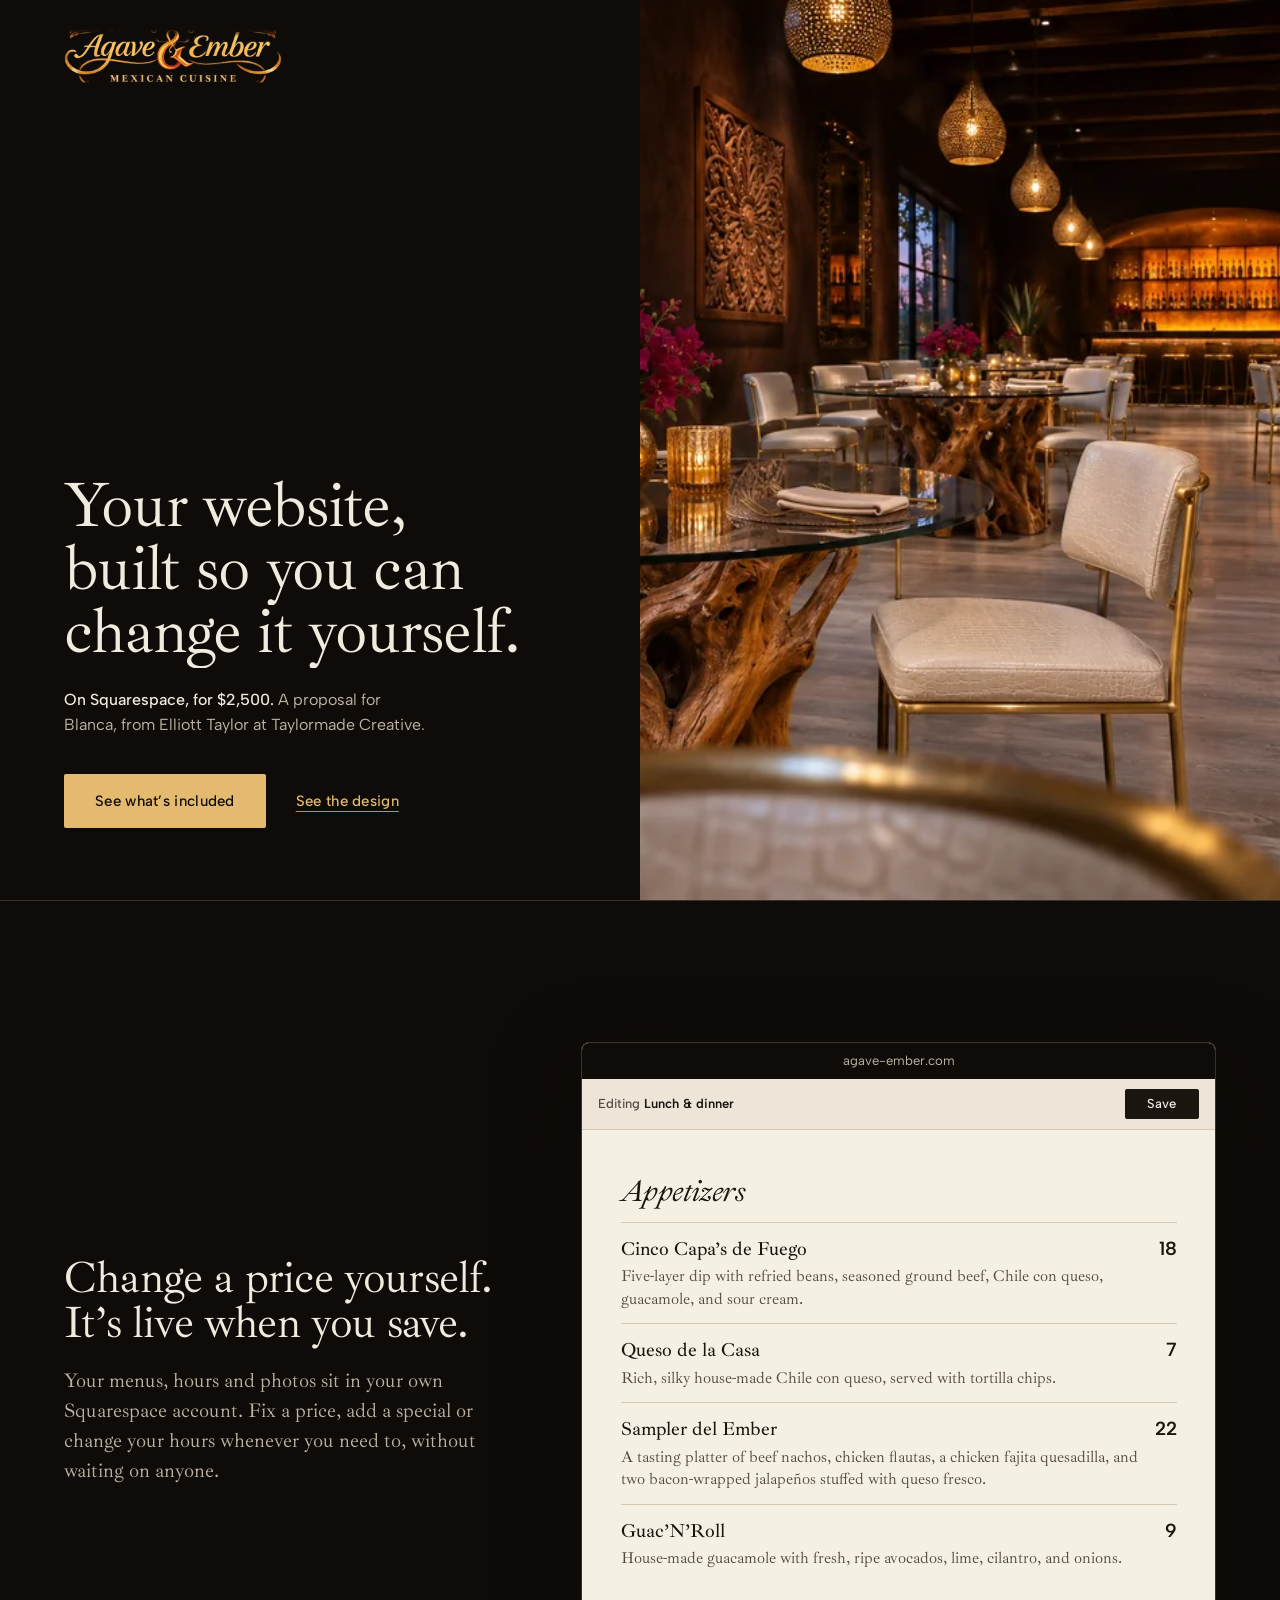
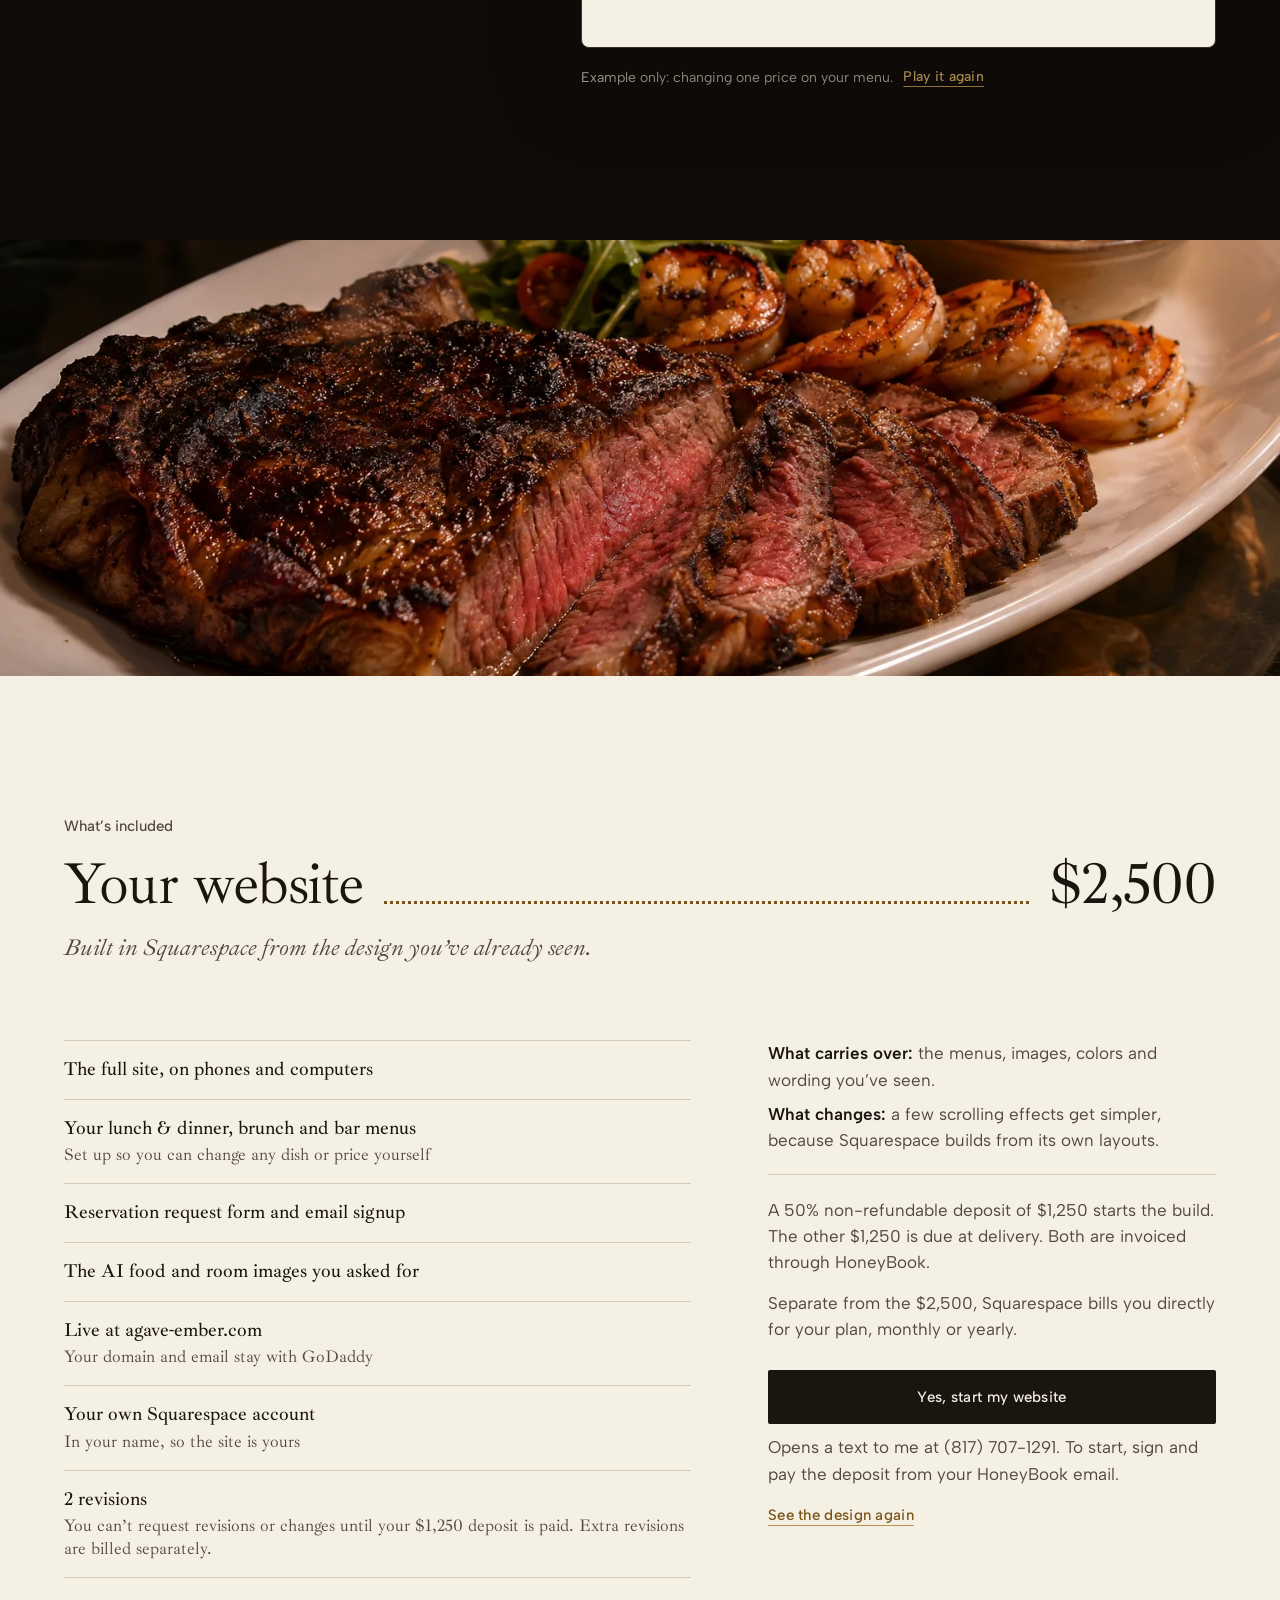
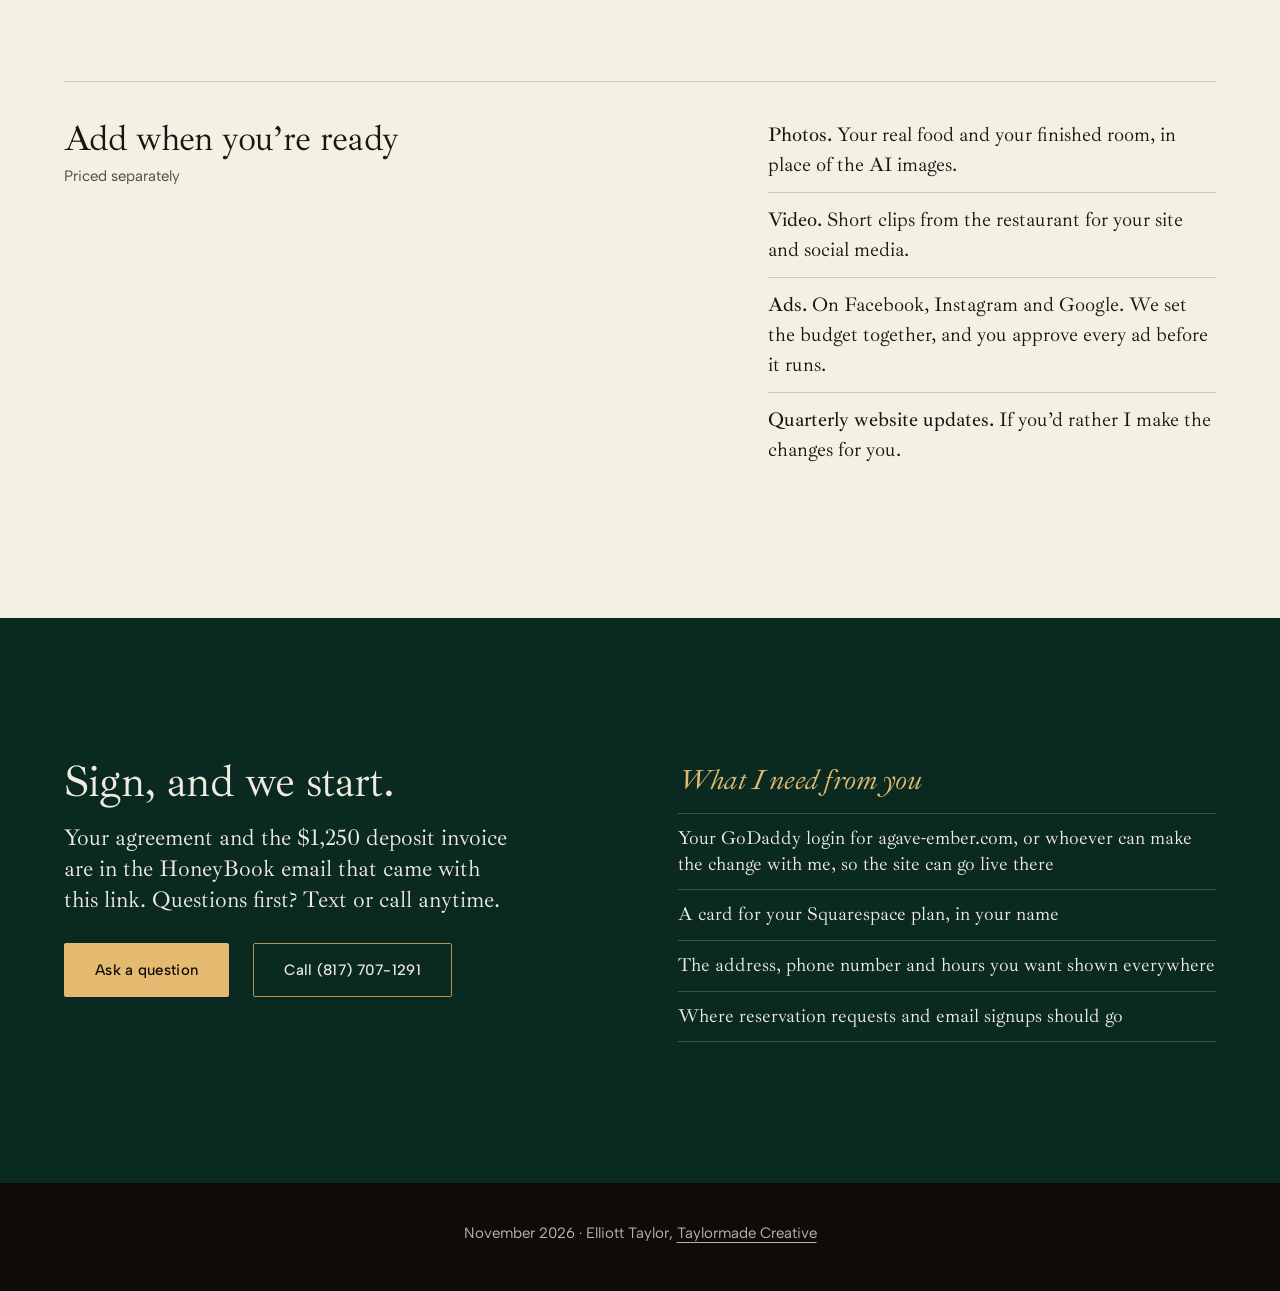
==== commit 9d3762d2: "Agave & Ember plan after the website Co-Authored-By: Claude Opus 5.5 <noreply@anthropic.com>" ====
--- a/squarespace/index.html
+++ b/squarespace/index.html
@@ -290,6 +290,7 @@
         <li>The AI food and room images you asked for</li>
         <li><strong>Live at agave-ember.com</strong><span>Your domain and email stay with GoDaddy</span></li>
         <li><strong>Your own Squarespace account</strong><span>In your name, so the site is yours</span></li>
+        <li><strong>2 revisions</strong><span>You can’t request revisions or changes until your $1,250 deposit is paid. Extra revisions are billed separately.</span></li>
       </ul>
       <div class="deal reveal">
         <div class="carry">
